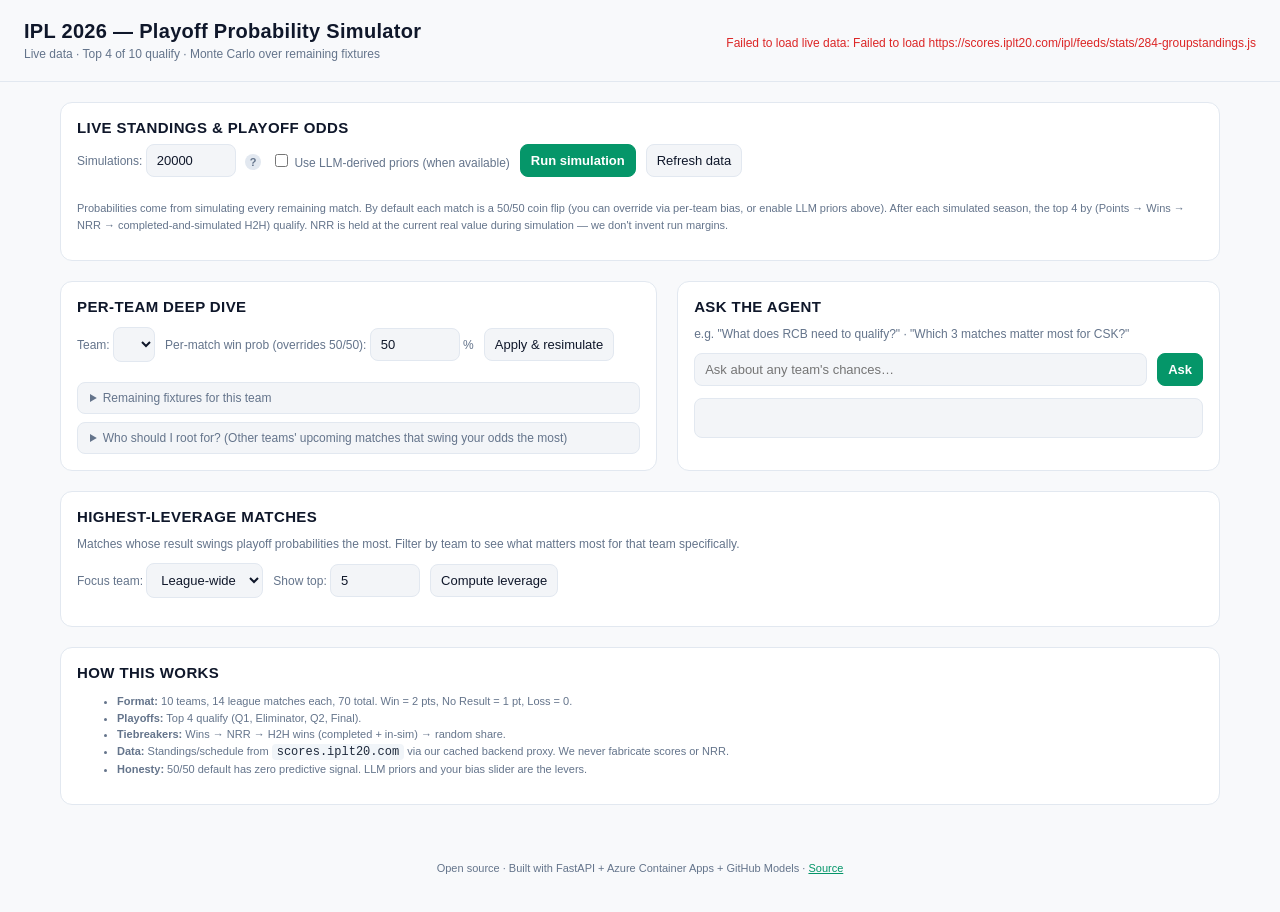
==== frontend/index.html @ 758796a3 "UI updates to organize sections Co-authored-by: Copilot <copilot@github.com>" ====
<!doctype html>
<html lang="en">
<head>
  <meta charset="utf-8" />
  <meta name="viewport" content="width=device-width,initial-scale=1" />
  <meta name="description" content="Live IPL 2026 playoff probability simulator with LLM-derived match priors and Monte Carlo simulation." />
  <meta name="theme-color" content="#0b1220" />

  <!-- Strict CSP. Inline styles allowed (small, audited). No inline scripts. -->
  <meta http-equiv="Content-Security-Policy"
        content="default-src 'self';
                 img-src 'self' https://scores.iplt20.com https://www.iplt20.com data:;
                 style-src 'self' 'unsafe-inline';
                 script-src 'self';
                 connect-src 'self' http://localhost:8000 http://127.0.0.1:8000 https://scores.iplt20.com https://*.azurecontainerapps.io;
                 frame-ancestors 'none';
                 base-uri 'self';
                 form-action 'self';" />
  <meta name="referrer" content="strict-origin-when-cross-origin" />

  <title>IPL 2026 — Playoff Probability</title>

  <!-- Open Graph for social sharing -->
  <meta property="og:title" content="IPL 2026 Playoff Probability Simulator" />
  <meta property="og:description" content="Live odds for every team to qualify, with LLM-powered match priors and a Q&A agent." />
  <meta property="og:type" content="website" />
  <meta property="og:url" content="https://ipl-prediction.in/" />

  <link rel="stylesheet" href="./styles.css" />
  <script src="./js/dev-config.js"></script>
</head>
<body>
  <a class="skip-link" href="#standingsCard">Skip to standings</a>
  <header>
    <div>
      <h1>IPL 2026 — Playoff Probability Simulator</h1>
      <p class="meta">Live data · Top 4 of 10 qualify · Monte Carlo over remaining fixtures</p>
    </div>
    <p class="meta" id="status" role="status" aria-live="polite">Loading…</p>
  </header>

  <main>
    <section class="card span-2" id="standingsCard" aria-labelledby="standingsHeading">
      <h2 id="standingsHeading">Live Standings &amp; Playoff Odds</h2>
      <p class="season-summary" id="seasonSummary" aria-live="polite"></p>
      <div class="controls">
        <label class="small" for="nSims">
          Simulations:
          <input type="number" id="nSims" value="20000" min="1000" max="200000" step="1000"
                 title="How many times to replay the rest of the season. Higher = smoother numbers but slower. 20,000 is the sweet spot." />
          <span class="info-icon" tabindex="0"
                title="What is this? The simulator replays every remaining match this many times, picking a winner each time using either a 50/50 coin flip or your chosen bias. The percentages on the right are how often each team finished top 4 across all those replays. 20,000 is fast and accurate; bump higher only if you care about the tiny ≤1% numbers.">?</span>
        </label>
        <label class="small">
          <input type="checkbox" id="useLLMPriors" />
          Use LLM-derived priors (when available)
        </label>
        <button class="primary" id="runBtn" type="button">Run simulation</button>
        <button id="reloadBtn" type="button">Refresh data</button>
      </div>
      <div id="standingsTable" class="table-scroll"></div>
      <p class="footnote">
        Probabilities come from simulating every remaining match. By default each match is a 50/50 coin flip
        (you can override via per-team bias, or enable LLM priors above). After each simulated season, the top 4 by
        (Points → Wins → NRR → completed-and-simulated H2H) qualify. NRR is held at the current real value during
        simulation — we don't invent run margins.
      </p>
    </section>

    <section class="card" aria-labelledby="teamHeading">
      <h2 id="teamHeading">Per-Team Deep Dive</h2>
      <div class="controls">
        <label class="small" for="teamSel">Team:
          <select id="teamSel"></select>
        </label>
        <label class="small" for="teamWin">Per-match win prob (overrides 50/50):
          <input type="number" id="teamWin" value="50" min="0" max="100" step="1" /> %
        </label>
        <button id="applyBias" type="button">Apply &amp; resimulate</button>
      </div>
      <div id="teamView" class="grid2"></div>
      <details>
        <summary>Remaining fixtures for this team</summary>
        <div id="teamFixtures"></div>
      </details>
      <details id="rootingPanel" style="margin-top:8px">
        <summary>Who should I root for? <span class="small">(Other teams' upcoming matches that swing your odds the most)</span></summary>
        <div class="controls" style="margin-top:8px">
          <button id="rootingBtn" type="button">Compute</button>
          <span class="small" id="rootingStatus"></span>
        </div>
        <div id="rootingTable"></div>
      </details>
    </section>

    <section class="card agent-card" aria-labelledby="agentHeading">
      <h2 id="agentHeading">Ask the Agent</h2>
      <p class="small">e.g. "What does RCB need to qualify?" · "Which 3 matches matter most for CSK?"</p>
      <form id="agentForm" class="controls">
        <input type="text" id="agentQ" placeholder="Ask about any team's chances…" maxlength="280" required />
        <button type="submit" class="primary">Ask</button>
      </form>
      <div id="agentAnswer" class="agent-answer" aria-live="polite"></div>
    </section>

    <section class="card span-2" aria-labelledby="leverageHeading">
      <h2 id="leverageHeading">Highest-Leverage Matches</h2>
      <p class="small">Matches whose result swings playoff probabilities the most. Filter by team to see what matters most for that team specifically.</p>
      <div class="controls">
        <label class="small" for="leverageTeam">Focus team:
          <select id="leverageTeam">
            <option value="">League-wide</option>
          </select>
        </label>
        <label class="small" for="leverageTopN">Show top:
          <input type="number" id="leverageTopN" value="5" min="1" max="10" step="1" />
        </label>
        <button id="leverageBtn" type="button">Compute leverage</button>
        <span class="small" id="leverageStatus"></span>
      </div>
      <div id="leverageTable" class="table-scroll"></div>
    </section>

    <section class="card span-2" aria-labelledby="howHeading">
      <h2 id="howHeading">How this works</h2>
      <ul class="footnote">
        <li><strong>Format:</strong> 10 teams, 14 league matches each, 70 total. Win = 2 pts, No Result = 1 pt, Loss = 0.</li>
        <li><strong>Playoffs:</strong> Top 4 qualify (Q1, Eliminator, Q2, Final).</li>
        <li><strong>Tiebreakers:</strong> Wins → NRR → H2H wins (completed + in-sim) → random share.</li>
        <li><strong>Data:</strong> Standings/schedule from <code>scores.iplt20.com</code> via our cached backend proxy. We never fabricate scores or NRR.</li>
        <li><strong>Honesty:</strong> 50/50 default has zero predictive signal. LLM priors and your bias slider are the levers.</li>
      </ul>
      <p class="footnote" id="dataMeta"></p>
    </section>
  </main>

  <footer>
    <p class="footnote">
      Open source · Built with FastAPI + Azure Container Apps + GitHub Models ·
      <a href="https://github.com/" rel="noopener">Source</a>
    </p>
  </footer>

  <script type="module" src="js/app.js"></script>
</body>
</html>
---- frontend/styles.css ----
/* Light theme (default) */
:root {
  --bg: #f8f9fb;
  --panel: #ffffff;
  --panel2: #f3f5f8;
  --ink: #0f172a;
  --mute: #64748b;
  --text: #0f172a;
  --accent: #059669;
  --warn: #d97706;
  --bad: #dc2626;
  --bar: #e2e8f0;
  --focus: #2563eb;
  --border: #e2e8f0;
  --code-bg: #f1f5f9;
  --code-text: #1e293b;
  --muted-bg: #f0fdf4;
  --btn-primary-text: #ffffff;
}

/* Dark theme — activated by OS/browser dark mode preference */
@media (prefers-color-scheme: dark) {
  :root {
    --bg: #0b1220;
    --panel: #121a2e;
    --panel2: #182240;
    --ink: #e8ecf7;
    --mute: #8a93ad;
    --text: #e8ecf7;
    --accent: #3ad29f;
    --warn: #ffb454;
    --bad: #ff6b6b;
    --bar: #2a3554;
    --focus: #6aa9ff;
    --border: #1e2a4a;
    --code-bg: #0d1428;
    --code-text: #cfd6ee;
    --muted-bg: #182240;
    --btn-primary-text: #072019;
  }
}

* { box-sizing: border-box; }

html, body { height: 100%; }

body {
  margin: 0;
  font-family: -apple-system, "Segoe UI", Roboto, Helvetica, Arial, sans-serif;
  background: var(--bg);
  color: var(--ink);
  min-height: 100vh;
  -webkit-font-smoothing: antialiased;
}

.skip-link {
  position: absolute;
  left: -9999px;
  top: 0;
  background: var(--accent);
  color: var(--btn-primary-text);
  padding: 8px 12px;
  border-radius: 6px;
  z-index: 100;
}
.skip-link:focus { left: 12px; top: 12px; }

:focus-visible {
  outline: 2px solid var(--focus);
  outline-offset: 2px;
  border-radius: 4px;
}

header {
  padding: 20px 24px;
  border-bottom: 1px solid var(--border);
  display: flex;
  justify-content: space-between;
  align-items: center;
  flex-wrap: wrap;
  gap: 12px;
}
header h1 { margin: 0; font-size: 20px; letter-spacing: .3px; }
header p { margin: 4px 0 0; }

.meta { color: var(--mute); font-size: 12px; }
.meta.err { color: var(--bad); }

main {
  max-width: 1200px;
  margin: 0 auto;
  padding: 20px;
  display: grid;
  gap: 20px;
  grid-template-columns: 1fr;
}
@media (min-width: 980px) {
  main { grid-template-columns: 1.1fr 1fr; }
  .span-2 { grid-column: 1 / -1; }
}

.card {
  background: var(--panel);
  border: 1px solid var(--border);
  border-radius: 12px;
  padding: 16px;
}
.card h2 {
  margin: 0 0 12px;
  font-size: 15px;
  letter-spacing: .4px;
  text-transform: uppercase;
}

.controls {
  display: flex;
  gap: 10px;
  flex-wrap: wrap;
  align-items: center;
  margin-bottom: 12px;
}

select, button, input[type=number], input[type=text] {
  background: var(--panel2);
  color: var(--ink);
  border: 1px solid var(--border);
  border-radius: 8px;
  padding: 8px 10px;
  font-size: 13px;
  font-family: inherit;
}
input[type=number] { width: 90px; }
input[type=text] { flex: 1; min-width: 200px; }
button { cursor: pointer; }
button.primary {
  background: var(--accent);
  color: var(--btn-primary-text);
  border-color: var(--accent);
  font-weight: 600;
}
button:disabled { opacity: 0.5; cursor: not-allowed; }

.table-scroll { overflow-x: auto; }
table { width: 100%; border-collapse: collapse; font-size: 13px; }
th, td {
  text-align: left;
  padding: 8px;
  border-bottom: 1px solid var(--border);
  white-space: nowrap;
}
th {
  color: var(--mute);
  font-weight: 600;
  font-size: 11px;
  text-transform: uppercase;
  letter-spacing: .5px;
}
td.num, th.num { text-align: right; font-variant-numeric: tabular-nums; }

.bar { background: var(--bar); height: 8px; border-radius: 4px; overflow: hidden; }
.bar > span { display: block; height: 100%; background: var(--accent); }

/* Playoff probability cell: bold % anchored to the left of its bar so the
   number is visually bound to the bar (and clearly separate from the Top 2
   column to its right). */
.prob { display: flex; align-items: center; justify-content: center; gap: 10px; min-width: 180px; }
.prob-pct {
  min-width: 52px;
  text-align: right;
  font-variant-numeric: tabular-nums;
  font-weight: 700;
  color: var(--text);
}
.prob .bar { flex: 1; min-width: 90px; }
.top2-cell { border-left: 1px solid var(--border); padding-left: 14px !important; }

.pill {
  display: inline-block;
  padding: 2px 8px;
  border-radius: 999px;
  font-size: 11px;
  font-weight: 600;
  white-space: nowrap;
}
/* Race to Top 2 (>75%) — strong green w/ star */
.pill.top   { background: rgba(58,210,159,.22); color: var(--accent); }
.pill.top::before   { content: "★ "; }
/* In the Race (50.1–75%) — softer green dot */
.pill.race  { background: rgba(58,210,159,.14); color: var(--accent); }
.pill.race::before  { content: "● "; }
/* Fighting (0.6–50%) — amber half-moon */
.pill.fight { background: rgba(255,180,84,.18); color: var(--warn); }
.pill.fight::before { content: "◐ "; }
/* Unlikely (≤0.5%) — muted red empty circle */
.pill.unl   { background: rgba(255,107,107,.10); color: var(--bad); }
.pill.unl::before   { content: "◌ "; }
/* Out of Race (0%) — solid red cross */
.pill.out   { background: rgba(255,107,107,.18); color: var(--bad); }
.pill.out::before   { content: "✕ "; }

.small { font-size: 12px; color: var(--mute); }
.row { display: flex; align-items: center; gap: 10px; }
.logo { width: 22px; height: 22px; object-fit: contain; }

/* Team column: code on top (bold), full name below (small/muted) so the
   abbreviation reads first and the column stays narrow. */
.team-cell { align-items: center; }
.team-text { display: flex; flex-direction: column; line-height: 1.15; }
.team-code { font-size: 13px; letter-spacing: .3px; }
.team-name { font-size: 11px; }

details {
  background: var(--panel2);
  border: 1px solid var(--border);
  border-radius: 8px;
  padding: 8px 12px;
  margin-top: 8px;
}
details summary { cursor: pointer; color: var(--mute); font-size: 12px; }

.grid2 { display: grid; gap: 12px; grid-template-columns: 1fr 1fr; }
@media (max-width: 600px) { .grid2 { grid-template-columns: 1fr; } }

.scenario {
  background: var(--panel2);
  border: 1px solid var(--border);
  border-radius: 8px;
  padding: 10px 12px;
}
.scenario .v { font-size: 22px; font-weight: 700; }

/* Wins-needed tile colour states */
.wins-needed.safe { border-left: 3px solid var(--accent); }
.wins-needed.safe .v { color: var(--accent); }
.wins-needed.out  { border-left: 3px solid var(--bad); opacity: 0.7; }
.wins-needed.out  .v { color: var(--bad); }
.wins-needed      { border-left: 3px solid var(--warn); }
.wins-needed      .v { color: var(--warn); }

.footnote { color: var(--mute); font-size: 11px; line-height: 1.5; }

code {
  background: var(--code-bg);
  padding: 1px 5px;
  border-radius: 4px;
  font-size: 12px;
  color: var(--code-text);
}

.matchrow {
  display: flex;
  align-items: center;
  justify-content: space-between;
  padding: 4px 0;
  border-bottom: 1px dashed var(--border);
  font-size: 12px;
}
.matchrow:last-child { border: none; }
.matchrow .date { color: var(--mute); width: 90px; }
.matchrow .teams { flex: 1; }
.matchrow .pred { width: 110px; text-align: right; color: var(--mute); }

.agent-card .agent-answer {
  background: var(--panel2);
  border: 1px solid var(--border);
  border-radius: 8px;
  padding: 12px;
  font-size: 13px;
  line-height: 1.5;
  min-height: 40px;
}
.agent-answer .citations { margin-top: 8px; font-size: 11px; color: var(--mute); }

footer { padding: 24px; text-align: center; }
footer a { color: var(--accent); }

@media (prefers-reduced-motion: reduce) {
  * { transition: none !important; animation: none !important; }
}

/* ---------------- Season summary line ---------------- */
.season-summary {
  margin: -4px 0 12px;
  font-size: 14px;
  color: var(--ink);
}
.season-summary strong { color: var(--accent); }
.latest-result {
  display: inline-block;
  margin-left: 2px;
  padding: 1px 8px;
  background: var(--muted-bg);
  border-radius: 4px;
  font-size: 13px;
  color: var(--text);
}
.latest-result strong { color: var(--accent); }

/* ---------------- "?" info icon ---------------- */
.info-icon {
  display: inline-flex;
  align-items: center;
  justify-content: center;
  width: 16px;
  height: 16px;
  margin-left: 6px;
  border-radius: 50%;
  background: var(--bar);
  color: var(--mute);
  font-size: 11px;
  font-weight: 700;
  cursor: help;
  user-select: none;
  vertical-align: middle;
}
.info-icon:focus { outline: 2px solid var(--accent); }

/* ---------------- Rooting tile ---------------- */
.rooting-list {
  display: flex;
  flex-direction: column;
  gap: 8px;
  margin-top: 6px;
}
.rooting-row {
  display: grid;
  grid-template-columns: 90px 1fr auto;
  grid-template-areas:
    "date match verdict"
    "swing swing swing";
  align-items: center;
  gap: 6px 12px;
  padding: 8px 10px;
  border: 1px solid var(--border);
  border-radius: 8px;
  background: var(--panel2);
}
.rooting-date { grid-area: date; }
.rooting-match { grid-area: match; display: flex; align-items: center; gap: 6px; flex-wrap: wrap; }
.rooting-verdict { grid-area: verdict; display: flex; gap: 6px; flex-wrap: wrap; justify-content: flex-end; }
.rooting-swing { grid-area: swing; color: var(--mute); }
.logo-sm { width: 20px; height: 20px; object-fit: contain; }

/* ---------------- Mobile (<= 640px) ---------------- */
@media (max-width: 640px) {
  body { font-size: 14px; }
  header, main, footer { padding-left: 12px; padding-right: 12px; }

  /* Season summary: condense */
  .season-summary { font-size: 13px; line-height: 1.4; }

  /* Rooting rows stack to single column */
  .rooting-row {
    grid-template-columns: 1fr;
    grid-template-areas:
      "match"
      "verdict"
      "date"
      "swing";
    gap: 4px;
    padding: 8px;
  }
  .rooting-verdict { justify-content: flex-start; }
  .rooting-date { font-size: 11px; }
  .rooting-swing { font-size: 11px; line-height: 1.4; }

  /* Tighter table: smaller padding, only show team code (hide full name),
     drop low-signal columns (NR, NRR, Top 2 column shows but no divider). */
  table { font-size: 12px; }
  th, td { padding: 6px 4px; }
  .team-name { display: none; }
  .team-code { font-size: 13px; }
  .logo { width: 20px; height: 20px; }
  .row { gap: 6px; }

  /* Hide secondary columns on phones (NR = 5th only; NRR shown to keep context).
     Order in <thead>: Team, P, W, L, NR, Pts, NRR, Top4%, Race, Top2 */
  table th:nth-child(5), table td:nth-child(5) { /* NR */
    display: none;
  }

  /* Probability cell: compact bar to reclaim space for NRR column */
  .prob { min-width: 0; gap: 4px; }
  .prob-pct { min-width: 38px; font-size: 11px; }
  .prob .bar { min-width: 24px; }
  .top2-cell { padding-left: 8px !important; border-left-color: var(--border); }

  /* Pill column: drop the label, keep only the icon to save space */
  .pill { font-size: 0; padding: 4px 6px; }
  .pill::before { font-size: 12px; }
  /* Legend pills always show text regardless of screen size */
  .pill-legend { font-size: 11px; padding: 3px 6px; }
  .pill-legend::before { font-size: 11px; }

  /* Controls stack */
  .controls, .row-controls { flex-wrap: wrap; gap: 8px; }
  input[type=text] { min-width: 140px; }
}

/* Very narrow phones (<= 380px): also drop Pts column label weight and
   collapse the pill column entirely. */
@media (max-width: 380px) {
  table th:last-child, table td:last-child { display: none; }
}
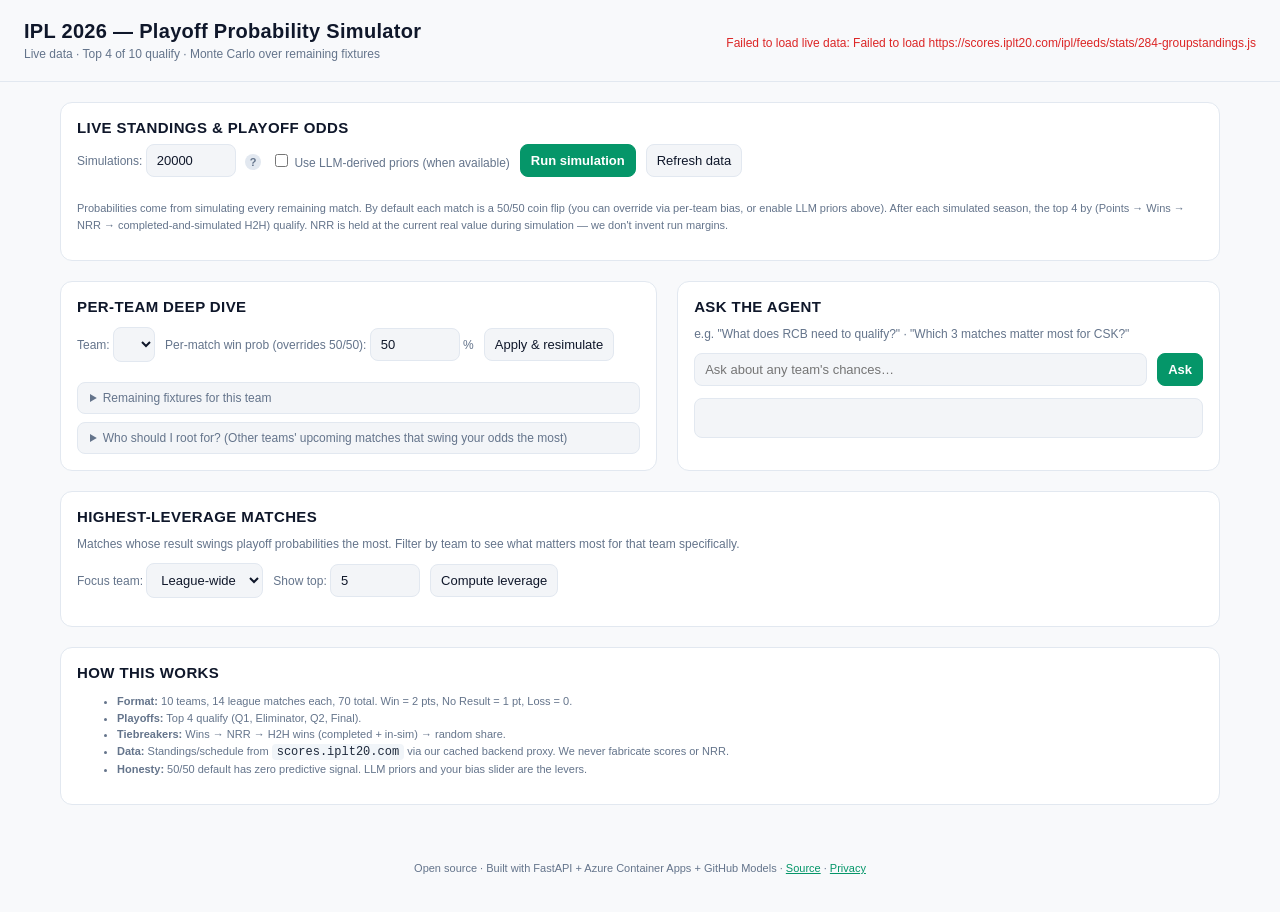
==== commit 5698a6db: "feat(privacy): add privacy notice page with footer link" ====
--- a/frontend/index.html
+++ b/frontend/index.html
@@ -11,8 +11,8 @@
         content="default-src 'self';
                  img-src 'self' https://scores.iplt20.com https://www.iplt20.com data:;
                  style-src 'self' 'unsafe-inline';
-                 script-src 'self';
-                 connect-src 'self' http://localhost:8000 http://127.0.0.1:8000 https://scores.iplt20.com https://*.azurecontainerapps.io;
+                 script-src 'self' https://scores.iplt20.com https://js.monitor.azure.com;
+                 connect-src 'self' http://localhost:8000 http://127.0.0.1:8000 https://scores.iplt20.com https://*.azurecontainerapps.io https://*.applicationinsights.azure.com https://*.monitor.azure.com;
                  frame-ancestors 'none';
                  base-uri 'self';
                  form-action 'self';" />
@@ -28,6 +28,9 @@
 
   <link rel="stylesheet" href="./styles.css" />
   <script src="./js/dev-config.js"></script>
+  <!-- Azure Application Insights — loaded before app.js so pageView fires on first load -->
+  <script src="https://js.monitor.azure.com/scripts/b/ai.3.gbl.min.js"></script>
+  <script src="./js/analytics.js"></script>
 </head>
 <body>
   <a class="skip-link" href="#standingsCard">Skip to standings</a>
@@ -137,7 +140,8 @@
   <footer>
     <p class="footnote">
       Open source · Built with FastAPI + Azure Container Apps + GitHub Models ·
-      <a href="https://github.com/" rel="noopener">Source</a>
+      <a href="https://github.com/" rel="noopener">Source</a> ·
+      <a href="/privacy">Privacy</a>
     </p>
   </footer>
 
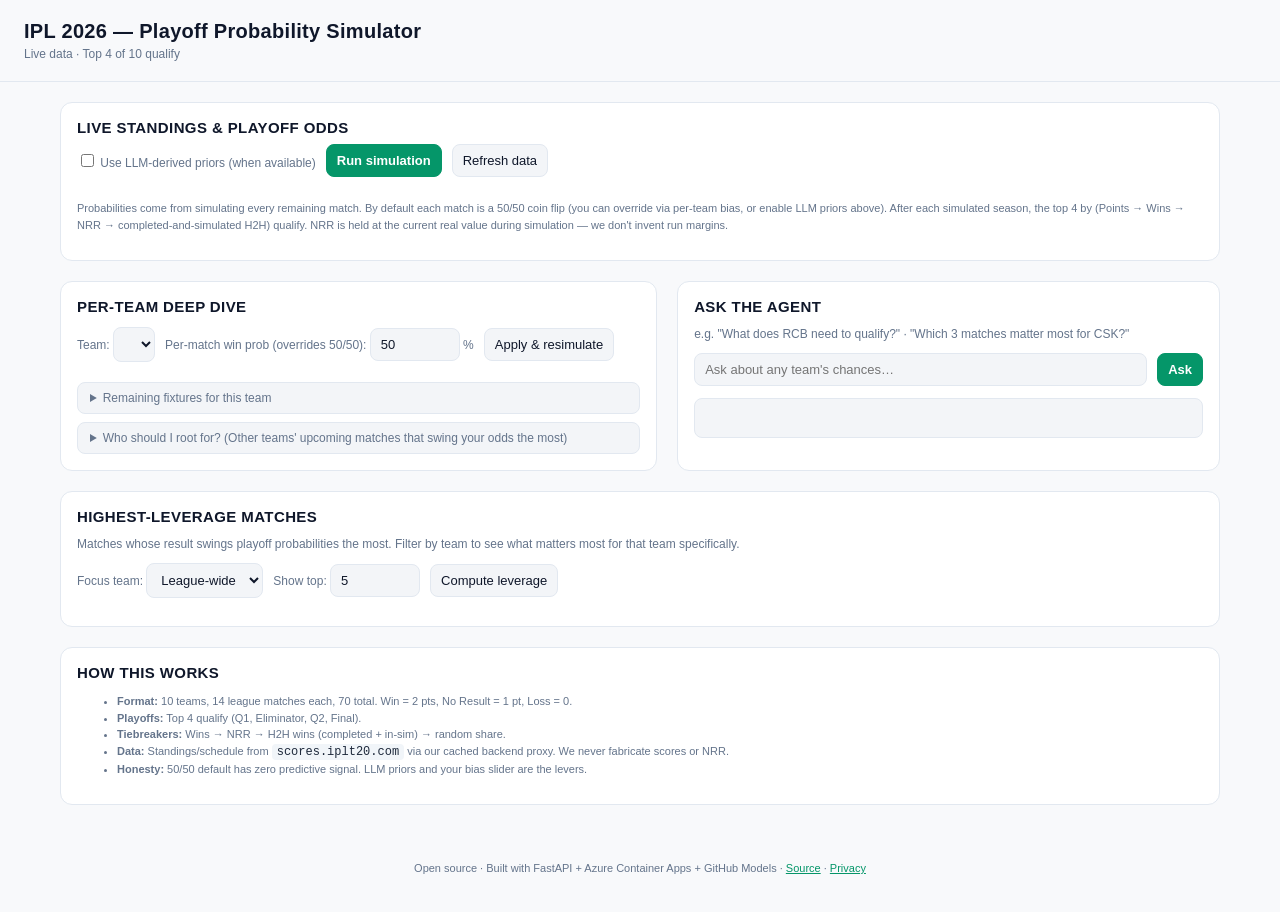
==== commit ff1e4e58: "feat(ui): remove sim count input, status line, simplify subtitle, improve latest result format" ====
--- a/frontend/index.html
+++ b/frontend/index.html
@@ -37,9 +37,8 @@
   <header>
     <div>
       <h1>IPL 2026 — Playoff Probability Simulator</h1>
-      <p class="meta">Live data · Top 4 of 10 qualify · Monte Carlo over remaining fixtures</p>
+      <p class="meta">Live data · Top 4 of 10 qualify</p>
     </div>
-    <p class="meta" id="status" role="status" aria-live="polite">Loading…</p>
   </header>
 
   <main>
@@ -47,13 +46,6 @@
       <h2 id="standingsHeading">Live Standings &amp; Playoff Odds</h2>
       <p class="season-summary" id="seasonSummary" aria-live="polite"></p>
       <div class="controls">
-        <label class="small" for="nSims">
-          Simulations:
-          <input type="number" id="nSims" value="20000" min="1000" max="200000" step="1000"
-                 title="How many times to replay the rest of the season. Higher = smoother numbers but slower. 20,000 is the sweet spot." />
-          <span class="info-icon" tabindex="0"
-                title="What is this? The simulator replays every remaining match this many times, picking a winner each time using either a 50/50 coin flip or your chosen bias. The percentages on the right are how often each team finished top 4 across all those replays. 20,000 is fast and accurate; bump higher only if you care about the tiny ≤1% numbers.">?</span>
-        </label>
         <label class="small">
           <input type="checkbox" id="useLLMPriors" />
           Use LLM-derived priors (when available)
@@ -140,7 +132,7 @@
   <footer>
     <p class="footnote">
       Open source · Built with FastAPI + Azure Container Apps + GitHub Models ·
-      <a href="https://github.com/" rel="noopener">Source</a> ·
+      <a href="https://github.com/vinokannan90/ipl-2026-playoff-odds" rel="noopener">Source</a> ·
       <a href="/privacy">Privacy</a>
     </p>
   </footer>
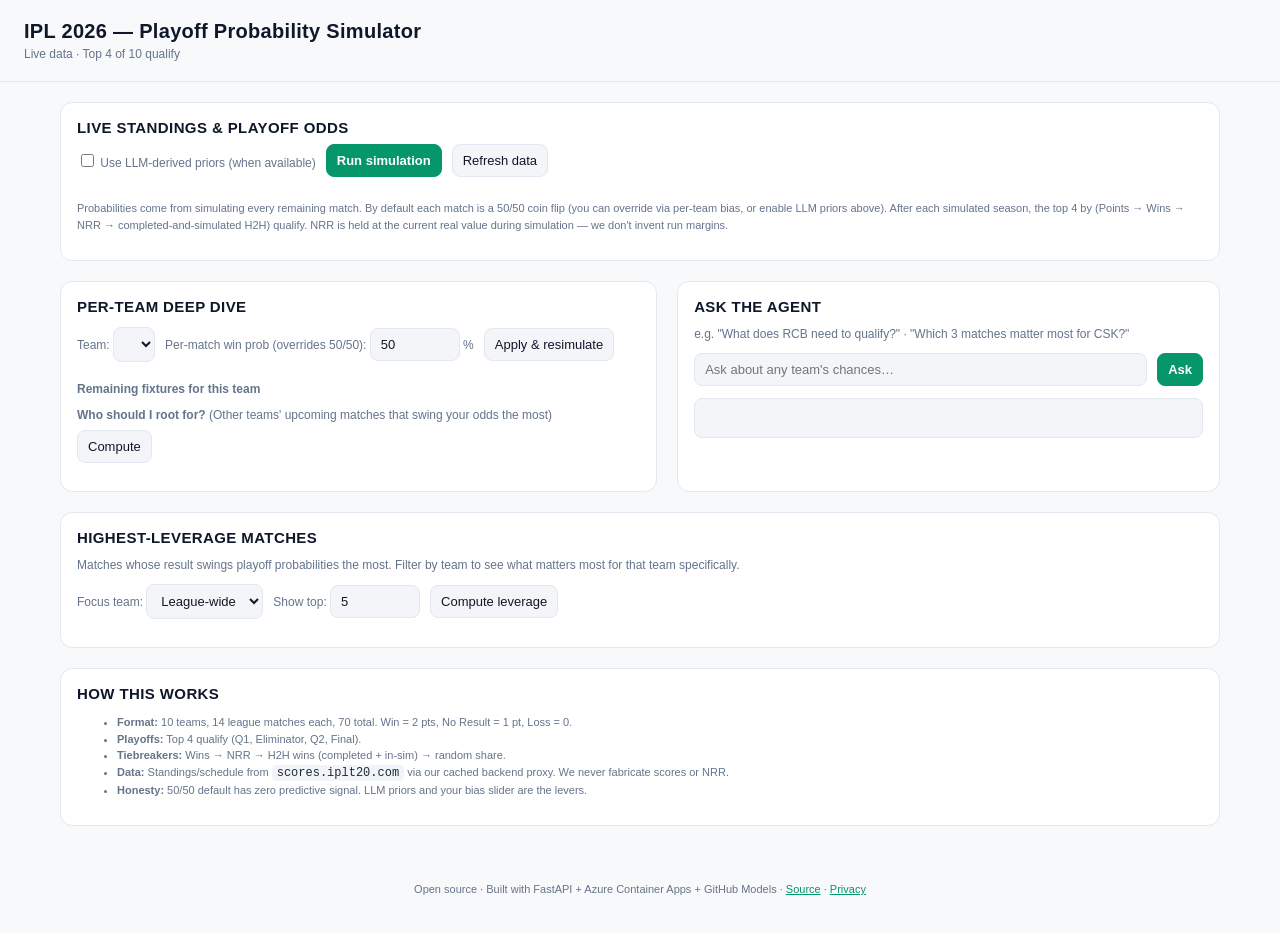
==== commit 10bfcc6a: "feat: live score badge, rooting UX, leverage fix, details removal ## Live score badge - Add GET /api" ====
--- a/frontend/index.html
+++ b/frontend/index.html
@@ -74,18 +74,18 @@
         <button id="applyBias" type="button">Apply &amp; resimulate</button>
       </div>
       <div id="teamView" class="grid2"></div>
-      <details>
-        <summary>Remaining fixtures for this team</summary>
+      <div>
+        <h4 class="small" style="margin:8px 0 4px">Remaining fixtures for this team</h4>
         <div id="teamFixtures"></div>
-      </details>
-      <details id="rootingPanel" style="margin-top:8px">
-        <summary>Who should I root for? <span class="small">(Other teams' upcoming matches that swing your odds the most)</span></summary>
+      </div>
+      <div id="rootingPanel" style="margin-top:12px">
+        <h4 class="small" style="margin:0 0 4px">Who should I root for? <span style="font-weight:normal">(Other teams' upcoming matches that swing your odds the most)</span></h4>
         <div class="controls" style="margin-top:8px">
           <button id="rootingBtn" type="button">Compute</button>
           <span class="small" id="rootingStatus"></span>
         </div>
         <div id="rootingTable"></div>
-      </details>
+      </div>
     </section>
 
     <section class="card agent-card" aria-labelledby="agentHeading">
--- a/frontend/styles.css
+++ b/frontend/styles.css
@@ -296,6 +296,35 @@
 }
 .latest-result strong { color: var(--accent); }
 
+/* Live match score badge */
+.live-score {
+  display: inline-flex;
+  align-items: center;
+  gap: 6px;
+  margin-left: 2px;
+  padding: 2px 10px 2px 8px;
+  background: rgba(220, 38, 38, 0.12);
+  border: 1px solid rgba(220, 38, 38, 0.28);
+  border-radius: 4px;
+  font-size: 13px;
+  color: var(--text);
+}
+.live-score::before {
+  content: "";
+  display: inline-block;
+  width: 7px;
+  height: 7px;
+  border-radius: 50%;
+  background: #ef4444;
+  animation: live-pulse 1.2s ease-in-out infinite;
+  flex-shrink: 0;
+}
+@keyframes live-pulse {
+  0%, 100% { opacity: 1; }
+  50% { opacity: 0.2; }
+}
+.live-score strong { color: #ef4444; }
+
 /* ---------------- "?" info icon ---------------- */
 .info-icon {
   display: inline-flex;
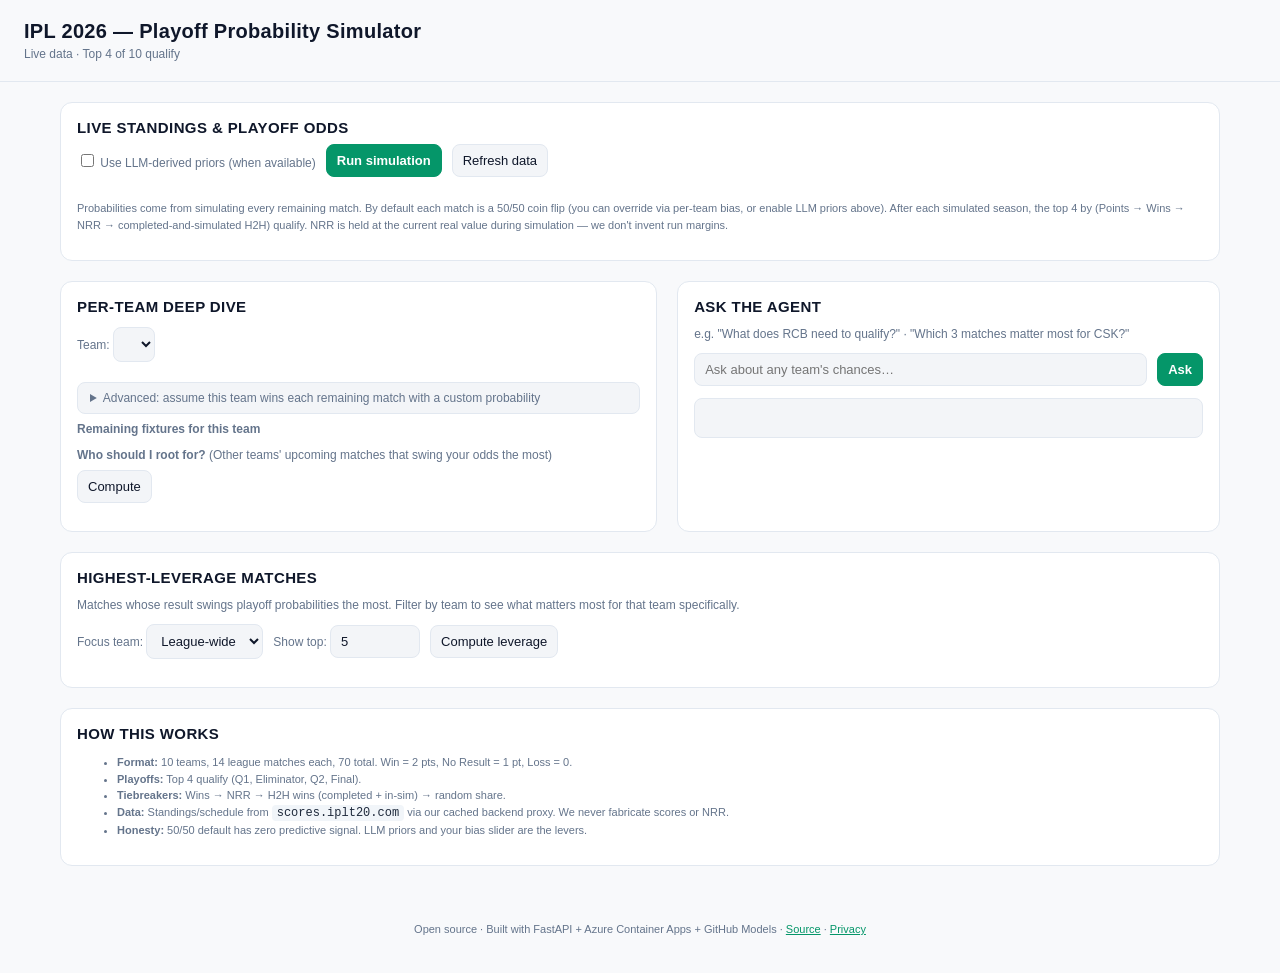
==== commit b947bcee: "UI changes for better readability" ====
--- a/frontend/index.html
+++ b/frontend/index.html
@@ -68,12 +68,19 @@
         <label class="small" for="teamSel">Team:
           <select id="teamSel"></select>
         </label>
-        <label class="small" for="teamWin">Per-match win prob (overrides 50/50):
-          <input type="number" id="teamWin" value="50" min="0" max="100" step="1" /> %
-        </label>
-        <button id="applyBias" type="button">Apply &amp; resimulate</button>
       </div>
       <div id="teamView" class="grid2"></div>
+      <details class="advanced-toggle" style="margin:8px 0">
+        <summary class="small" style="cursor:pointer">
+          Advanced: assume this team wins each remaining match with a custom probability
+        </summary>
+        <div class="controls" style="margin-top:8px">
+          <label class="small" for="teamWin">Win probability per remaining match (default 50%):
+            <input type="number" id="teamWin" value="50" min="0" max="100" step="1" /> %
+          </label>
+          <button id="applyBias" type="button">Apply &amp; resimulate</button>
+        </div>
+      </details>
       <div>
         <h4 class="small" style="margin:8px 0 4px">Remaining fixtures for this team</h4>
         <div id="teamFixtures"></div>
--- a/frontend/styles.css
+++ b/frontend/styles.css
@@ -192,10 +192,10 @@
 .pill.fight { background: rgba(255,180,84,.18); color: var(--warn); }
 .pill.fight::before { content: "◐ "; }
 /* Unlikely (≤0.5%) — muted red empty circle */
-.pill.unl   { background: rgba(255,107,107,.10); color: var(--bad); }
+.pill.unl   { background: rgba(255,107,107,.22); color: var(--bad); border: 1px solid rgba(255,107,107,.35); }
 .pill.unl::before   { content: "◌ "; }
 /* Out of Race (0%) — solid red cross */
-.pill.out   { background: rgba(255,107,107,.18); color: var(--bad); }
+.pill.out   { background: rgba(255,107,107,.55); color: #fff; }
 .pill.out::before   { content: "✕ "; }
 
 .small { font-size: 12px; color: var(--mute); }
@@ -324,6 +324,8 @@
   50% { opacity: 0.2; }
 }
 .live-score strong { color: #ef4444; }
+a.live-score { text-decoration: none; cursor: pointer; }
+a.live-score:hover { background: rgba(220, 38, 38, 0.22); border-color: rgba(220, 38, 38, 0.5); }
 
 /* ---------------- "?" info icon ---------------- */
 .info-icon {
@@ -420,6 +422,9 @@
   /* Legend pills always show text regardless of screen size */
   .pill-legend { font-size: 11px; padding: 3px 6px; }
   .pill-legend::before { font-size: 11px; }
+  /* Finish-position pills must always show the position number */
+  .pill.pill-pos { font-size: 11px; padding: 2px 8px; }
+  .pill.pill-pos::before { content: none; }
 
   /* Controls stack */
   .controls, .row-controls { flex-wrap: wrap; gap: 8px; }
